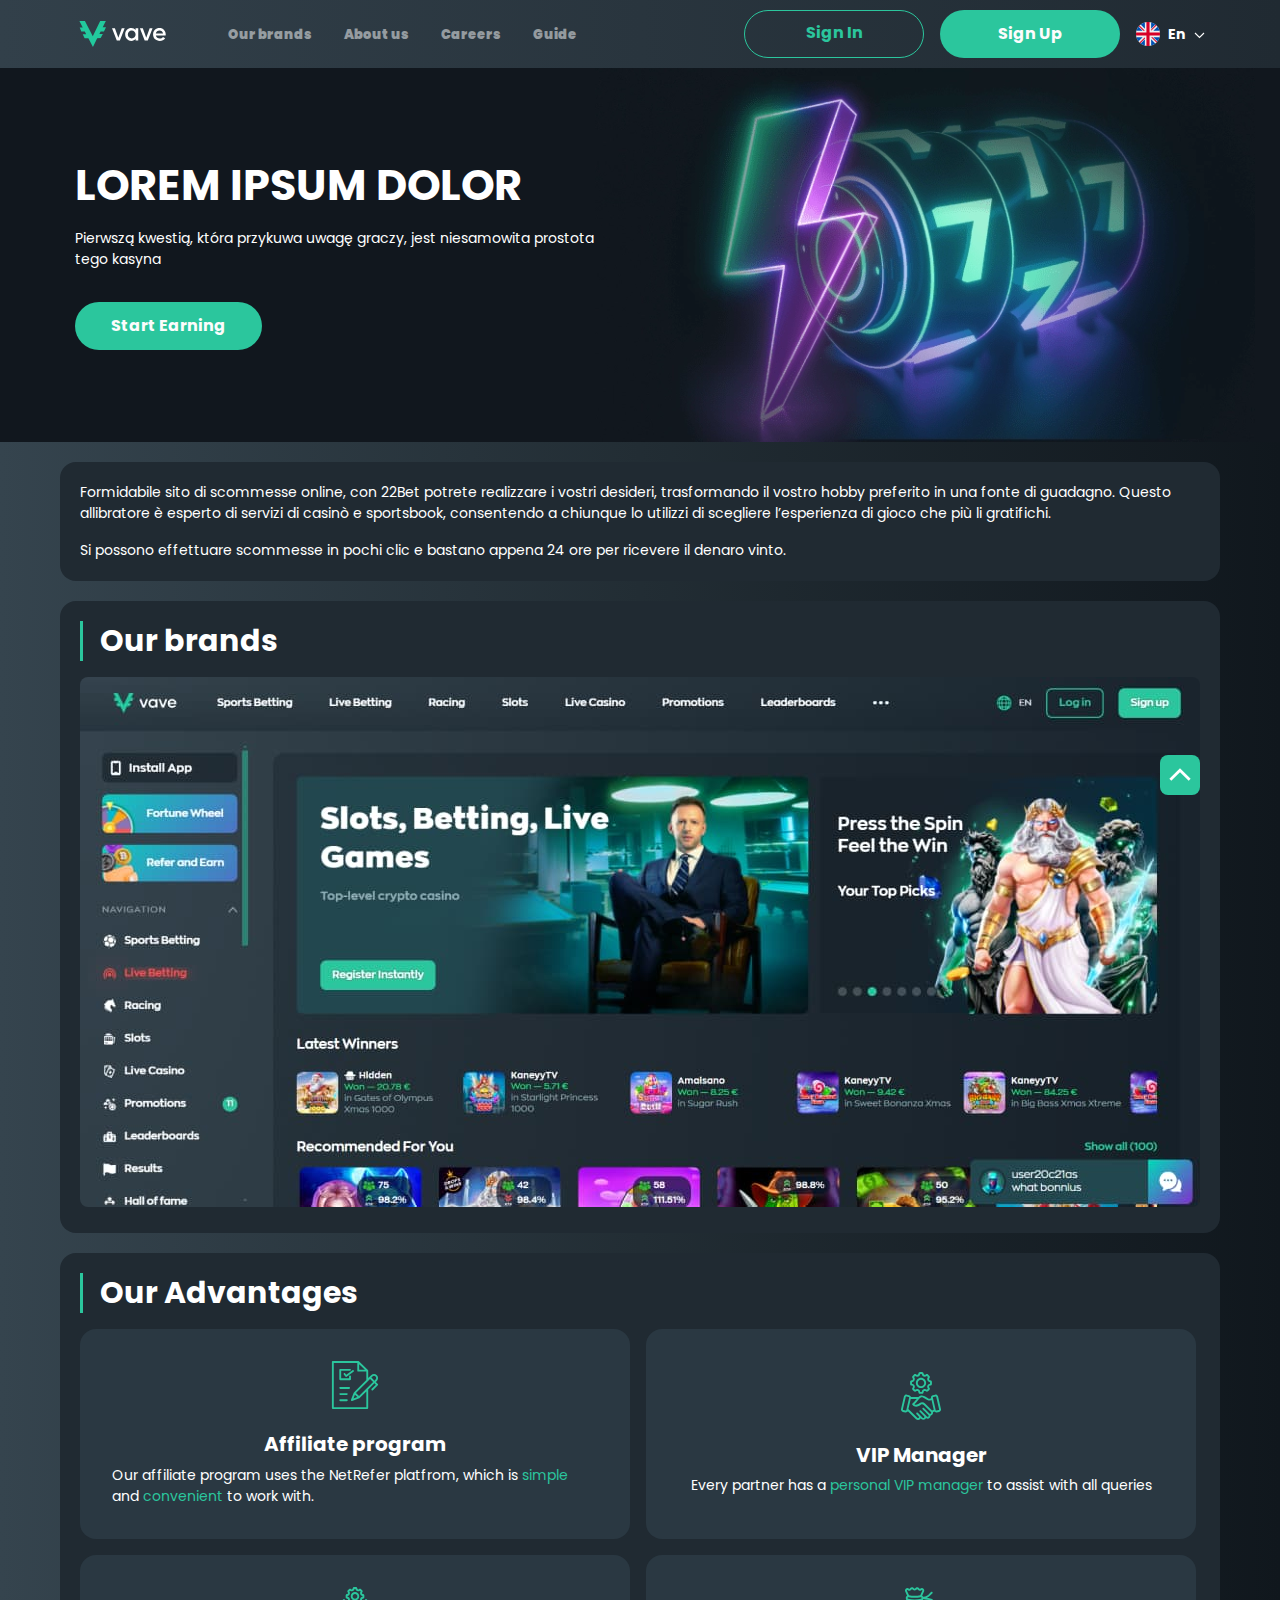
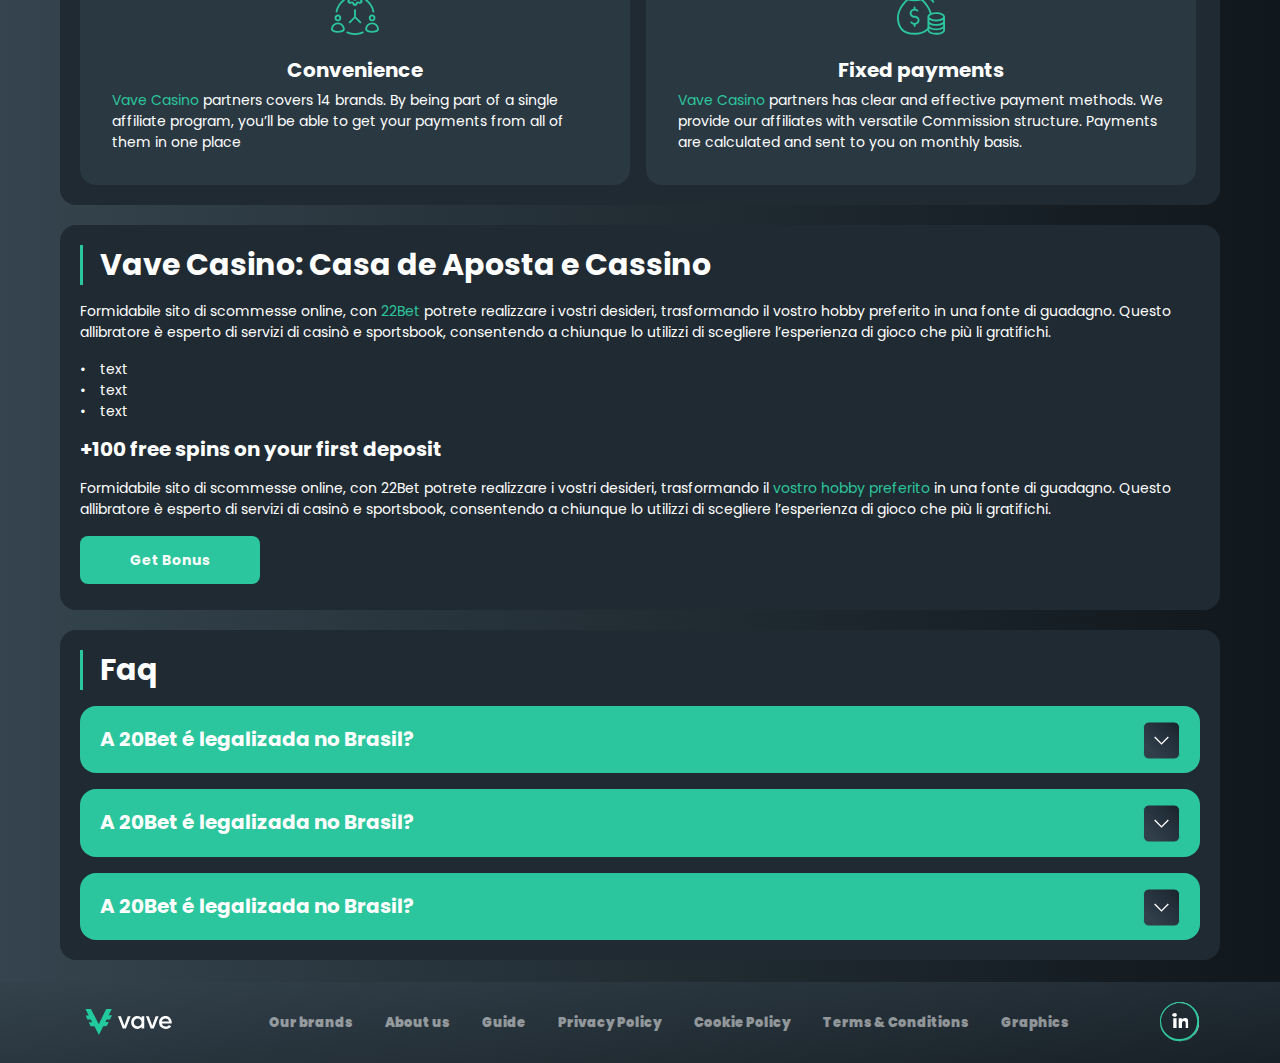
==== index.html @ f15e3ee5 "Создание сайта" ====
<!DOCTYPE html>
<html lang="en">
  <head>
    <meta charset="UTF-8" />
    <meta name="viewport" content="width=device-width, initial-scale=1.0" />
    <title>Partnersvave</title>
    <meta name="description" content />
    <meta property="og:site_name" content />
    <meta property="og:title" content />
    <meta property="og:type" content="website" />
    <meta property="og:url" content />
    <meta property="og:image" content />
    <meta property="og:image:alt" content />
    <meta property="og:locale" content="en" />
    <meta property="og:description" content />
    <link rel="preconnect" href="https://fonts.googleapis.com" />
    <link rel="preconnect" href="https://fonts.gstatic.com" crossorigin />
    <link href="https://fonts.googleapis.com/css2?family=Poppins&family=Roboto:wght@300;400;500;700;900&display=swap" rel="stylesheet">

    <link rel="stylesheet" href="./css/reset.css" />
    <link rel="stylesheet" href="./css/main.css" />
    <link rel="stylesheet" href="./css/media.css" />
    <link rel="icon" href="./images/icon.svg" type="image/svg+xml" />
  </head>
  <body>
    <header class="header">
      <section class=" content header__content">
        <a href="#" class="logo header__logo"
        ><img src="./images/Logo.svg" alt="logo" title
      /></a>
        <button class="header__btn-menu">
          <svg
            width="16px"
            height="16px"
            viewBox="0 0 16 16"
            xmlns="http://www.w3.org/2000/svg"
          >
            <rect y="0" width="16" height="3" rx="1.5"></rect>
            <rect y="6.5" width="16" height="3" rx="1.5"></rect>
            <rect y="13" width="16" height="3" rx="1.5"></rect>
          </svg>
        </button>
        <nav class="menu header__menu">
            <!-- <a href="#" class="logo header__logo"
          ><img src="./images/Logo.svg" alt="logo" title
        /></a> -->
          <ul>
            <li><a href="#">Our brands</a></li>
            <li><a href="#">About us</a></li>
            <li><a href="#">Careers</a></li>
            <li><a href="#">Guide</a></li>
          </ul>
        </nav>
        <a href="#" class="button outline">sign in</a>
        <a href="#" class="button header__button">Sign Up</a>
        <div class="header__language">
            <div class="header__flag-wrap">
                <a href="#" class="header__flag">
                    <span>
                      <img src="./images/flag/unitedKingdom.svg" alt="flag" title />
                    </span>
                    <span>En</span>
                  </a>
            </div>
            <div class="header__flag-menu">
                <ul>
                    <li>
                        <a href="#" class="header__flag-link">
                            <span>
                              <img src="./images/flag/france.svg" alt="flag" title />
                            </span>
                            <span>Fr</span>
                          </a>
                    </li>
                    <li>
                        <a href="#" class="header__flag-link">
                            <span>
                              <img src="./images/flag/germany.svg" alt="flag" title />
                            </span>
                            <span>De</span>
                          </a>
                    </li>
                    <li>
                        <a href="#" class="header__flag-link">
                            <span>
                              <img src="./images/flag/italy.svg" alt="flag" title />
                            </span>
                            <span>It</span>
                          </a>
                    </li>
                    <li>
                        <a href="#" class="header__flag-link">
                            <span>
                              <img src="./images/flag/portugal.svg" alt="flag" title />
                            </span>
                            <span>Pt</span>
                          </a>
                    </li>
                    <li>
                        <a href="#" class="header__flag-link">
                            <span>
                              <img src="./images/flag/spain.svg" alt="flag" title />
                            </span>
                            <span>Es</span>
                          </a>
                    </li>
                    <li>
                        <a href="#" class="header__flag-link">
                            <span>
                              <img src="./images/flag/unitedKingdom.svg" alt="flag" title />
                            </span>
                            <span>En</span>
                          </a>
                    </li>
                </ul>
            </div>
        </div>
        
      </section>
    </header>
    <main class="main">
      <section class="main__wrap">
        <section class="hero hero__content">
          <div class="hero__data">
            <h1 class="title general hero__title">Lorem ipsum dolor</h1>
            <p>
              Pierwszą kwestią, która przykuwa uwagę graczy, jest niesamowita
              prostota tego kasyna
            </p>
            <a href="" class="button hero__button">Start earning</a>
          </div>
          <div class="hero__img"><img src="./images/hero-new.svg" alt="hero" title /></div>
        </section>
        <section class="content__wrapper">
          <section class="content article">
            <p>
              Formidabile sito di scommesse online, con 22Bet potrete realizzare
              i vostri desideri, trasformando il vostro hobby preferito in una
              fonte di guadagno. Questo allibratore è esperto di servizi di
              casinò e sportsbook, consentendo a chiunque lo utilizzi di
              scegliere l’esperienza di gioco che più li gratifichi.
            </p>
            <p>
              Si possono effettuare scommesse in pochi clic e bastano appena 24
              ore per ricevere il denaro vinto.
            </p>
          </section>
          <section class="content article">
            <h2 class="title high article__title">Our brands</h2>
            <div class="images">
              <img src="./images/image.jpg" alt="brands" title />
            </div>
          </section>
          <section class="content advantages">
            <h2 class="title high advantages__title">Our Advantages</h2>
            <ul class="advantages__list">
              <li>
                <img src="./images/advantages1.svg" alt="advantages" title />
                <h3 class="title medium advantages__subtitle">
                  Affiliate program
                </h3>
                <p>
                  Our affiliate program uses the NetRefer platfrom, which is
                  <a href="#" class="advantages__link">simple</a> and
                  <a href="#" class="advantages__link">convenient</a> to work
                  with.
                </p>
              </li>
              <li>
                <img src="./images/advantages2.svg" alt="advantages" title />
                <h3 class="title medium advantages__subtitle">VIP Manager</h3>
                <p>
                  Every partner has a
                  <a href="#" class="advantages__link">personal VIP manager</a>
                  to assist with all queries
                </p>
              </li>
              <li>
                <img src="./images/advantages3.svg" alt="advantages" title />
                <h3 class="title medium advantages__subtitle">Convenience</h3>
                <p>
                  <a href="#" class="advantages__link">Vave Casino</a> partners
                  covers 14 brands. By being part of a single affiliate program,
                  you’ll be able to get your payments from all of them in one
                  place
                </p>
              </li>
              <li>
                <img src="./images/advantages4.svg" alt="advantages" title />
                <h3 class="title medium advantages__subtitle">
                  Fixed payments
                </h3>
                <p>
                  <a href="#" class="advantages__link">Vave Casino</a> partners
                  has clear and effective payment methods. We provide our
                  affiliates with versatile Commission structure. Payments are
                  calculated and sent to you on monthly basis.
                </p>
              </li>
            </ul>
          </section>
          <section class="content article">
            <h2 class="title high advantages__title">
              Vave Casino: Casa de Aposta e Cassino
            </h2>
            <p>
              Formidabile sito di scommesse online, con
              <a href="#" class="advantages__link">22Bet</a> potrete realizzare
              i vostri desideri, trasformando il vostro hobby preferito in una
              fonte di guadagno. Questo allibratore è esperto di servizi di
              casinò e sportsbook, consentendo a chiunque lo utilizzi di
              scegliere l’esperienza di gioco che più li gratifichi.
            </p>
            <ul>
              <li>text</li>
              <li>text</li>
              <li>text</li>
            </ul>
            <h3>+100 free spins on your first deposit</h3>
            <p>
              Formidabile sito di scommesse online, con 22Bet potrete realizzare
              i vostri desideri, trasformando il
              <a href="#" class="advantages__link">vostro hobby preferito</a> in
              una fonte di guadagno. Questo allibratore è esperto di servizi di
              casinò e sportsbook, consentendo a chiunque lo utilizzi di
              scegliere l’esperienza di gioco che più li gratifichi.
            </p>
            <a href="" class="button article__button">Get Bonus</a>
          </section>

          <section class="content faq">
            <h2 class="title high advantages__title">Faq</h2>
            <ul
              class="faq__list"
              itemscope
              itemtype="https://schema.org/FAQPage"
            >
              <li
                class="faq__item"
                itemscope
                itemprop="mainEntity"
                itemtype="https://schema.org/Question"
              >
                <h3
                  class="title medium faq__subtitle js-button-expander"
                  itemprop="name"
                >
                  A 20Bet é legalizada no Brasil?
                </h3>
                <div
                  class="faq__answer js-expand-content"
                  itemscope
                  itemprop="acceptedAnswer"
                  itemtype="https://schema.org/Answer"
                >
                  <p itemprop="text">
                    Lorem ipsum dolor sit amet, consectetur adipiscing elit.
                    Consequat egestas eget purus, in dapibus imperdiet quis
                    eget. Curabitur semper volutpat cras elementum. Eget
                    ultrices donec urna tellus duis ullamcorper consequat. Enim
                    nunc neque tristique adipiscing varius sit tristique. Sit
                    parturient eget pharetra, suspendisse. Turpis ut odio lorem
                    sapien congue. Pulvinar id in mollis faucibus ut. Magna in
                    neque tristi
                  </p>
                </div>
              </li>
              <li
                class="faq__item"
                itemscope
                itemprop="mainEntity"
                itemtype="https://schema.org/Question"
              >
                <h3
                  class="title medium faq__subtitle js-button-expander"
                  itemprop="name"
                >
                  A 20Bet é legalizada no Brasil?
                </h3>
                <div
                  class="faq__answer js-expand-content"
                  itemscope
                  itemprop="acceptedAnswer"
                  itemtype="https://schema.org/Answer"
                >
                  <p itemprop="text">
                    Lorem ipsum dolor sit amet, consectetur adipiscing elit.
                    Consequat egestas eget purus, in dapibus imperdiet quis
                    eget. Curabitur semper volutpat cras elementum. Eget
                    ultrices donec urna tellus duis ullamcorper consequat. Enim
                    nunc neque tristique adipiscing varius sit tristique. Sit
                    parturient eget pharetra, suspendisse. Turpis ut odio lorem
                    sapien congue. Pulvinar id in mollis faucibus ut. Magna in
                    neque tristi
                  </p>
                </div>
              </li>
              <li
                class="faq__item"
                itemscope
                itemprop="mainEntity"
                itemtype="https://schema.org/Question"
              >
                <h3
                  class="title medium faq__subtitle js-button-expander"
                  itemprop="name"
                >
                  A 20Bet é legalizada no Brasil?
                </h3>
                <div
                  class="faq__answer js-expand-content"
                  itemscope
                  itemprop="acceptedAnswer"
                  itemtype="https://schema.org/Answer"
                >
                  <p itemprop="text">
                    Lorem ipsum dolor sit amet, consectetur adipiscing elit.
                    Consequat egestas eget purus, in dapibus imperdiet quis
                    eget. Curabitur semper volutpat cras elementum. Eget
                    ultrices donec urna tellus duis ullamcorper consequat. Enim
                    nunc neque tristique adipiscing varius sit tristique. Sit
                    parturient eget pharetra, suspendisse. Turpis ut odio lorem
                    sapien congue. Pulvinar id in mollis faucibus ut. Magna in
                    neque tristi
                  </p>
                </div>
              </li>
            </ul>
          </section>
        </section>
      </section>
      <div class="" onclick="scrollToTop()">
        <button class="main__arrow" id="scrollToTopBtn"></button>
      </div>
    </main>
    <footer class="footer">
      <section class="content footer__content">
        <a href="#" class="logo footer__logo"
          ><img src="./images/Logo.svg" alt="logo" title
        /></a>
        <nav class="menu footer__menu">
            <ul>
              <li><a href="#">Our brands</a></li>
              <li><a href="#">About us</a></li>
              <li><a href="#">Guide</a></li>
              <li><a href="#">Privacy Policy</a></li>
              <li><a href="#">Cookie Policy</a></li>
              <li><a href="#">Terms & Conditions</a></li>
              <li><a href="#">Graphics</a></li>
            </ul>
          </nav>
          <a href="#" class="footer__link"><img src="./images/Linkedin.svg" alt="Linkedin" title></a>
      </section>
    </footer>
    <script src="./js/flag.js"></script>
    <script src="./js/mobile-menu.js"></script>
    <script src="./js/expander.js"></script>
    <script src="./js/arrowUp.js"></script>
  </body>
</html>
---- css/main.css ----
body{
    display: block;
    position: relative;
    width: 100%;
    background: linear-gradient(to right, rgb(53, 68, 78) 0%, rgb(34, 45, 52) 50%, rgb(16, 23, 29) 100%);
    font-family: "Poppins", sans-serif;
    font-size: 14px;
    font-weight: 400;
    line-height: 21px;
    text-align: left;
    color:#ffffff;



}

.content{
    display: block;
    position: relative;
    width: 100%;
    max-width: 1160px;
    /* overflow: hidden; */
    border-radius: 16px;
    background: #202a32;
    padding: 20px;
    margin: 0 auto 20px auto;
}

h1, h2, h3,h4, .title{
 display: block;
 position: relative;
 font-size: 43px;
 font-weight: 700;
 line-height: 51.6px;
 text-align: center;
 color:#ffffff;

}

h1, .title.general{
    text-transform: uppercase;
}

h2,.title.high{
    display: flex;
    justify-content: left;
    align-items: center;
    font-size: 30px;
    line-height: 40px;
    
    padding-left: 20px;
}

h2::before,
.title.high::before
 {
  content: "";
  display: block;

  position: absolute;
  width: 3px;
  height: 40px;

  background: #2bc69d;
}

h2::before,
.title.high::before {
  left: 0;
}



h3, .title.medium {
    font-size: 20px;
    line-height: 23.5px;
    text-align: left;
}

h4, .title.mini {
    font-size: 16px;
    line-height: 24px;
    text-align: left;
}

article > *,
.article > *,
.desk > * {
  margin-top: 16px;
}

article > *:first-child,
.article > *:first-child,
.desk > *:first-child {
  margin-top: 0 !important;
}

article > h2,
.article > h2,
.desk > h2 {
  margin-top: 20px;
}

article > h3,
.article > h3,
.desk > h3 {
  margin-top: 16px;
}

article > h4,
.article > h4,
.desk > h4 {
  margin-top: 16px;
}

.button{
    display: inline-block;
    position: relative;
    width: auto;
    min-width: 180px;
    height: 48px;
    border-radius: 50px;
    border: none;
    background: #2BC69D;
    overflow: hidden;
    font-size: 16px;
    font-weight: 700;
    line-height: 20px;
    text-align: center;
    text-decoration: none;
    text-transform: capitalize;
    color: #FCFCFC;
    white-space: nowrap;
    cursor: pointer;
    padding: 14px 36px;
    margin: 0 auto;
    transition: all 0.5s;

}

.button:hover{
  border: 1px solid #2BC69D;
  background: none;
  color: #2BC69D;
}

.button.outline{
    border: 1px solid #2BC69D;
    background: none;
    color: #2BC69D;
    padding: 12px 24px;
    margin-right: 16px;
}

.button.outline:hover{
    background:  #2BC69D;
    color:#ffffff;
}

.background{
    display: block;
    position: absolute;
    top: 0;
    bottom: 0;
    left: 0;
    right: 0;
    overflow: hidden;
    z-index: 0;
}

.background img{
    display: block;
    position: relative;
    width: 100%;
    height: 100%;
    object-fit: cover;
}

.images img {
    border-radius: 8px;
    width: 100%;
    height: 100%;
    overflow: hidden;
  }

.header, .main, .footer{
    display: flex;
    position: relative;
    justify-content: space-between;
    align-items: center;
    width: 100%;
    /* max-width: 1440px; */
    /* padding: 14px 140px; */
    margin: 0 auto;
}  




/* --------------------header------------ */

.header{
    position: fixed;
    top: 0;
    left: 0;
    right: 0;
    height: 68px;
    /* width: 100%; */
    /* background: linear-gradient(to right, rgb(53, 68, 78) 0%, rgb(34, 45, 52) 50%, rgb(16, 23, 29) 100%); */
    background: linear-gradient(90.00deg, rgb(50, 64, 74),rgb(32, 42, 50) 100%);
    /* background: linear-gradient(#313f4b 0%, #313f4b 20%, #19232d 97%); */
    
    z-index: 100;
}

.header__content{
    display: flex;
    align-items: center;
    flex-direction: row;
    
    /* height: 68px; */
    border-radius: 0;
   
    /* padding: 14px 40px; */
    /* background: linear-gradient(90.00deg, rgb(50, 64, 74),rgb(32, 42, 50) 100%); */
    background: none;
    /* padding: 0; */
    padding: 14px;
    margin: 0 auto;
    

}

.logo{
    display: block;
    position: relative;
    flex: 0 0 98px;
    margin-right: 56px;
    transition: all 0.5s;
}

.logo:hover {
    transform: scale(1.2);
  }

.logo img{
    display: block;
    position: relative;
    width: auto;
    max-height: 50px;
    margin: 0 auto;
}

.menu{
  display: flex;
  margin-right:  auto;
}

.menu ul{
  display: flex;
  gap: 32px;
  

  
}

.menu ul li a{
  display: block;
  font-size: 13px;
  font-weight: 900;
  color: rgba(255, 255, 255, 0.5);
  padding: 10px 0;
  transition: all 0.5s;

}

.menu ul li a:hover, .header__flag span:last-child:hover, .header__flag-link span:last-child:hover{
  color: #2BC69D;
}

.outline, .header__button{
  margin: 0;;
}
.header__flag,.header__flag-link{
  /* position: relative; */
  display: flex;
  justify-content: center;
  align-items: center;
  gap: 8px;
  margin-left: 16px;
}
.header__flag-link{
  margin-left: 0;
  padding: 8px 16px;
}

.header__flag span,.header__flag-link span {
  display: block;
  padding: 14px 0;
}

.header__flag-link span {
  padding: 0;
}

.header__flag img,.header__flag-link img {
  display: block;
  width: 24px;
  height: 24px;
}
.header__flag span:last-child, .header__flag-link:last-child{
  font-weight: 700;
  line-height: 20px;
  color:#ffffff;
  

}

.header__flag:last-child{
  padding-right: 20px;
}

.header__flag span:last-child::after{
  content:'';
  display: block;
  position: absolute;
  right: 0;
  top: 50%;
  transform: translateY(-50%);
  width: 14px ;
  height: 14px;
  background: url(../images/flag/down.svg) no-repeat center center / contain
  ;
}

.header__flag-wrap {
  position: relative; 
  /* display: inline-block;
  cursor: pointer; */
}

.header__flag-menu{
  display: none;
  position: absolute;
 
  right: 0;
  top: 75px;
 
  /* max-width: 166px; */
  max-width: 100%;
  width: 166px;
  height: 136px;
  border-radius: 8px;
  background: radial-gradient(195% 100% at 0% 0%, #35444e 0%, #10171d 100%);
  padding: 8px 0 8px 0;
  background-color: red; 
  z-index: 1000;
}

.header__flag-menu ul{
  display: flex;
  flex-wrap: wrap;

}

.header__flag-menu.active{
  display: block;
  display: flex;
  flex-direction: row;
  
  
  
}

.header__flag-menu li{
  display: flex;
  /* width: calc(50% -10px); */
}

/* .header__language {
  position: relative;
  overflow: visible ;
} */

/* -------------- header__btn-menu-----------*/

.header__btn-menu {
    display: block;
    flex: 0 1 auto;
    min-width: 0;
    background: #054146;
    padding: 15px;
    margin-left: 15px;
    order: 3;
  }
  
  svg {
    position: relative;
    fill: #ffffff;
    line-height: 1;
    vertical-align: 1;
  }
  
  .header__btn-menu {
    display: none;
  }

  
/* ----------main----------- */
.main{
  
    position: relative;
    display: block;
    max-width: 1440px;
    padding-top: 0; 
    padding-bottom: 70px;
}

.main__wrap{
  position: relative;
  display: flex;
  flex-direction: column;
  top: 68px;
  max-width: 1440px;
 
  
  
  
}

.content__wrapper{
    display: block;
    position: relative;
    max-width: 1160px;
    width: 100%;
    flex: 1 1 100%;
    
    margin: 0 auto;
    
}

/* -----------hero---------- */

.hero{
  display: flex;
  align-items: center;
  justify-content: center;
  width: 100%;
  max-width: 1440px;
  background: #11171E;
  
  margin-bottom: 20px;
  
  
}



.hero__data{
  display: flex;flex-direction: column;
  align-items: flex-start;
  max-width: 570px;
  padding-left: 50px;
  z-index: 2;
}

.hero__title{
  margin-bottom: 16px;
}

.hero__button{
  margin-top: 32px;
  margin-left: 0;
  z-index: 3;
}

.hero__img{
  position: relative;
    z-index: 1;
}

.hero__img img{
  display: block;
  width: 100%;
  height: 100%;
  margin: auto;
  object-fit: cover;}

  /* ----------article------- */
  .article ul li{
    position: relative;
    padding-left: 20px;
  }

  .article ul li::before{
    content: "•";;
    position: absolute;
    left: 0;
    
  }

  .article__button{
    border-radius: 8px;
    font-size: 14px;
    margin-top: 16px;

  }

  /* ---- advantages---------- */
  .advantages__title,.faq__title{
    margin-bottom: 16px;
  }
  .advantages__list{
    display: flex;
    flex-wrap: wrap;
    
    width: 100%;
    gap: 16px;
    
  }

  .advantages__list li{
    display: flex;
    flex-direction: column;
    justify-content: center;
    align-items: center;
    width: calc(50% - 10px);
    border-radius: 16px;
    background: #2A3842;
    padding: 32px;
  }

  .advantages__list li img{
    display: block;
    width: 48px;
    height: 48px;
    margin-bottom: 24px;
  }
  .advantages__subtitle{
    font-size: 16px;
    line-height: 24px;
    margin-bottom: 8px;
  }

  .advantages__link{
    color: #2BC69D;
  }

  /* -----------faq------------ */

  .faq ul li:not(:last-child){
    margin-bottom: 16px;
  }

  .faq__subtitle{
    position: relative;
    font-size: 16px;
    line-height: 24px;
    border-radius: 16px;
    background: #2BC69D;
    padding: 22px 20px;
  }

  .faq__subtitle::after{
    content:"";
    display: block;
    position: absolute;
    right: 20px;
    top: 15px;
    width: 38px;
    height: 39px;
    background: url(../images/faqDown.svg) no-repeat center center / contain;

  }

  .faq__subtitle.active::after{
    background: url(../images/faqUp.svg) no-repeat center center / contain;
  }

  .faq__answer{
    display: none;
    border: 1px solid #2BC69D;
    border-radius: 16px;
    padding: 10px 20px;
    margin-top: 8px;
  }

  .js-expand-content {
    display: none;
    overflow: hidden;
    transition: max-height 0.3s ease;
  }
  

  .faq__subtitle.active{
    display: block;
  }


  /* ----------main__arrow----------- */
  .main__arrow{
    display: block;
    position: fixed;
    width: 40px;
    height: 40px;
    
    bottom: 105px;
    right: 80px;
    background: url(../images/arrowUp.svg) no-repeat center center / contain;
    z-index: 100;}

    

  /* ----------footer------------- */

.footer{
  background: linear-gradient(180deg, rgba(50, 64, 74, 0.5) 0%, rgba(32, 42, 50, 0.5) 100%);

}


.footer__content{
  display: flex;
  justify-content: space-between;
  background: none;
  margin: 0 auto;
}

.footer__menu{
  margin-right: 0;
}

.footer__logo{
  margin-right: 0;
}

.footer__link{
  width: 40px;
  height: 40px;
  flex: 0 0 40px;
  transition: all 0.5s;

}

.footer__link:hover{
  transform: scale(1.1);
}
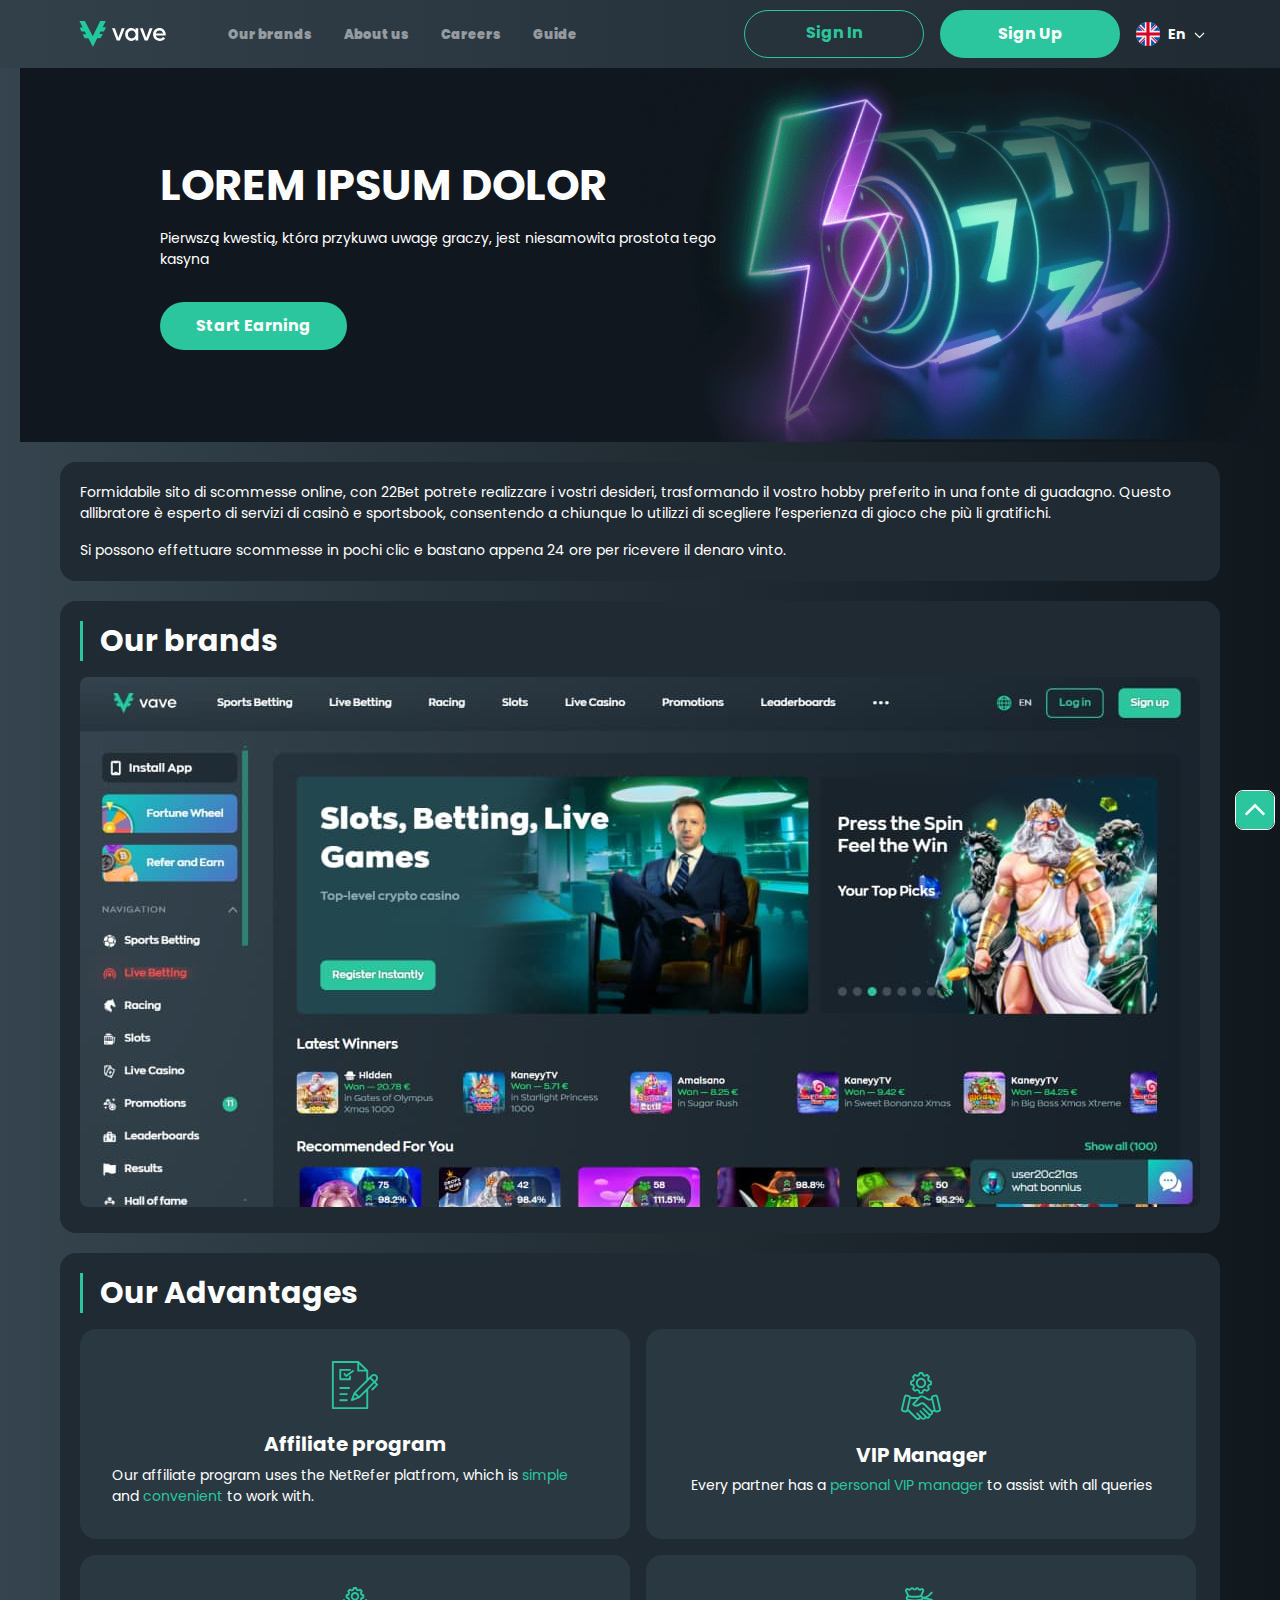
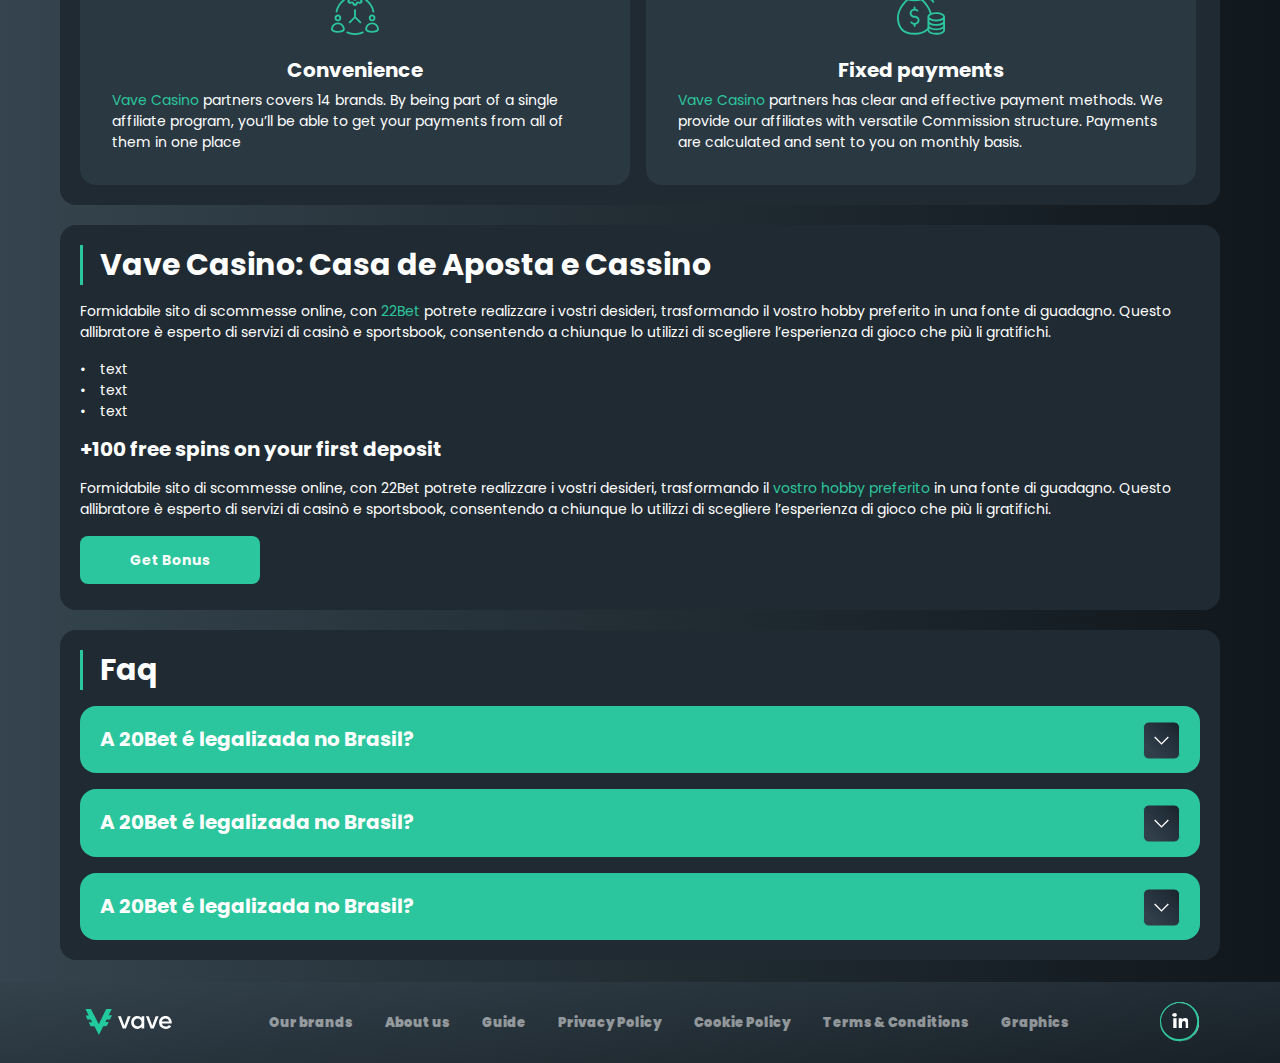
==== commit 9e9ed754: "Обновления" ====
--- a/index.html
+++ b/index.html
@@ -41,15 +41,16 @@
           </svg>
         </button>
         <nav class="menu header__menu">
-            <!-- <a href="#" class="logo header__logo"
-          ><img src="./images/Logo.svg" alt="logo" title
-        /></a> -->
           <ul>
             <li><a href="#">Our brands</a></li>
             <li><a href="#">About us</a></li>
             <li><a href="#">Careers</a></li>
             <li><a href="#">Guide</a></li>
           </ul>
+          <div class="header__menu-btn">
+            <a href="#" class="button outline header__menu-outline">sign in</a>
+            <a href="#" class="button header__button header__menu-button">Sign Up</a>
+          </div>
         </nav>
         <a href="#" class="button outline">sign in</a>
         <a href="#" class="button header__button">Sign Up</a>
--- a/css/main.css
+++ b/css/main.css
@@ -32,7 +32,7 @@
  font-size: 43px;
  font-weight: 700;
  line-height: 51.6px;
- text-align: center;
+ /* text-align: center; */
  color:#ffffff;
 
 }
@@ -47,7 +47,7 @@
     align-items: center;
     font-size: 30px;
     line-height: 40px;
-    
+    text-align: center;
     padding-left: 20px;
 }
 
@@ -388,7 +388,8 @@
     display: block;
     flex: 0 1 auto;
     min-width: 0;
-    background: #054146;
+    background: none;
+    border: 1px solid #ffffff;
     padding: 15px;
     margin-left: 15px;
     order: 3;
@@ -422,6 +423,7 @@
   flex-direction: column;
   top: 68px;
   max-width: 1440px;
+  padding: 0 20px ;
  
   
   
@@ -443,12 +445,14 @@
 
 .hero{
   display: flex;
+  position: relative;
   align-items: center;
-  justify-content: center;
+  justify-content: flex-start;
   width: 100%;
+  height: 374px;
   max-width: 1440px;
   background: #11171E;
-  
+  padding: 44px 0 44px  140px ;
   margin-bottom: 20px;
   
   
@@ -460,7 +464,7 @@
   display: flex;flex-direction: column;
   align-items: flex-start;
   max-width: 570px;
-  padding-left: 50px;
+  /* padding-left: 50px; */
   z-index: 2;
 }
 
@@ -476,6 +480,14 @@
 
 .hero__img{
   position: relative;
+  position: absolute;
+  top: 0;
+  left: 50%;
+  right: 0;
+  bottom: 0;
+  
+  
+   
     z-index: 1;
 }
 
@@ -558,7 +570,7 @@
     line-height: 24px;
     border-radius: 16px;
     background: #2BC69D;
-    padding: 22px 20px;
+    padding: 22px 60px 22px 20px;
   }
 
   .faq__subtitle::after{
@@ -606,6 +618,8 @@
     
     bottom: 105px;
     right: 80px;
+    border:1px solid #ffffff;
+    border-radius: 8px;
     background: url(../images/arrowUp.svg) no-repeat center center / contain;
     z-index: 100;}
 
--- a/css/media.css
+++ b/css/media.css
@@ -0,0 +1,290 @@
+@media screen and (min-width: 1440px)  {
+    .header__menu-btn{
+        display: none;
+    }
+}
+
+@media screen and (max-width: 1440px)  {
+    .header__menu-btn{
+        display: none;
+    }
+
+    .main__arrow{
+        bottom: 70px;
+    }
+}
+
+@media screen and (max-width: 1332px)  {
+    .main__arrow{
+        right: 5px;
+    }
+}
+
+@media screen and (max-width: 1230px)  {
+    .hero{
+        padding-left: 44px;
+    }
+    
+    
+
+}
+
+@media screen and (max-width: 980px) {
+    .hero__data{
+       
+
+    }
+
+    .hero__title{
+        text-align: start;
+    }
+
+    .hero__img{
+        /* left: -40px; */
+    }
+
+    
+}
+
+@media screen and (max-width: 939px) {
+    .footer__logo{
+        flex: 0;
+    }
+
+    .footer__content{
+        flex-direction: column;
+        justify-content: center;
+        align-items: center;
+        gap: 20px;
+    }
+
+    .footer__menu ul{
+        flex-wrap: wrap;
+        justify-content: center;
+        gap: 12px;
+    }
+
+    .main__arrow{
+        bottom: 200px;
+    }
+}
+
+@media screen and (max-width: 972px) {
+    
+    .header__logo{
+        margin-right: auto;
+    }
+
+    .header__btn-menu{
+        display: block;
+    }
+}
+
+/* ------------------header__btn-menu----------- */
+
+@media screen and (max-width: 972px) {
+    .header__menu{
+        display: none;
+    }
+
+
+    .header__btn-menu.active {
+        background: linear-gradient(#313f4b 0%, #313f4b 20%, #19232d 97%);
+      }
+    
+      .header__btn-menu svg {
+        display: block;
+        margin: 0;
+      }
+    
+      .header__btn-menu svg rect {
+        transform-origin: 50% 50%;
+        transition: all 0.5s;
+      }
+    
+      .header__btn-menu.active svg rect:nth-child(1) {
+        x: -2px;
+        y: 6px;
+        width: 20px;
+        transform: rotate(225deg);
+      }
+    
+      .header__btn-menu.active svg rect:nth-child(3) {
+        opacity: 0;
+      }
+    
+      .header__btn-menu.active svg rect:nth-child(2) {
+        x: -2px;
+        y: 6px;
+        width: 20px;
+        transform: rotate(135deg);
+      }
+    
+      .header__menu {
+        display: none;
+        position: fixed;
+        top: 65px;
+        left: 0;
+        width: 100%;
+        height: 0;
+        overflow: hidden;
+    
+        background: linear-gradient(#313f4b 0%, #313f4b 20%, #19232d 97%);
+        text-align: center;
+        z-index: 100;
+        transition: height 0.5s ease, opacity 0.5s ease;
+        opacity: 0;
+        padding: 50px;
+      }
+    
+      .header__menu.active {
+        display: block;
+        height: 100vh;
+        opacity: 1;
+      }
+    
+      .header {
+        z-index: 101;
+      }
+    
+      .header__menu ul {
+        display: flex;
+        flex-direction: column;
+        align-items: center;
+        gap: 20px;
+        margin-bottom: 40px;
+      }
+      .header__menu ul li a {
+        position: relative;
+        font-size: 28px;
+        padding: 10px 40px;
+        white-space: nowrap;
+    
+      }
+    
+
+/* ------------------------------------- */
+
+
+}
+
+@media screen and (max-width: 876px) {
+    .hero__img{
+  left:  150px;
+  width: 80%;
+    }
+
+    .hero__data{
+        padding: 10px;
+        border-radius: 16px;
+        background: rgba(0,0,0,0.3);
+    }
+}
+
+@media screen and (max-width: 715px) {
+    .hero__img{
+  
+  width: 70%;
+    }}
+
+@media screen and (max-width: 662px){
+   .outline{
+    display: none;
+   }
+
+   .header__menu-btn {
+    display: inline-block;
+   }
+
+   .header__menu-btn a{
+    display: block;
+    min-width: 200px;
+      
+     margin-top: 20px;
+    white-space: wrap;
+
+  }
+
+  a.outline.header__menu-outline{
+    margin-right: 0;
+  }
+
+  .hero__img{
+   
+ right: 0;}
+
+ .advantages__list{
+    display: block;
+ }
+  
+ .advantages__list li{
+    width: 100%;
+ }
+
+ .advantages__list li + li{
+    margin-top: 16px;
+ }
+} 
+
+@media screen and (max-width: 662px){
+    .hero__img{
+        left:  0;
+        width: 100%;
+  
+    } 
+    .hero{
+        padding: 20px;
+    }
+}
+
+@media screen and (max-width: 640px){
+    .main__arrow{
+        bottom: 220px;
+    }
+}
+
+    
+@media screen and (max-width: 466px){
+    .header__button{
+     display: none;
+    }
+
+    .hero__title{
+    font-size: 28px;
+    line-height: 28px;
+    text-align: center;
+    
+   }
+
+   .hero__data{
+    text-align: center;
+   }
+   .hero__button{
+    margin-left: auto;
+   }
+
+  .title.faq__subtitle{
+    font-size: 18px;
+    
+    
+   }
+
+   
+ } 
+
+
+
+ @media screen and (max-width: 435px){
+    .title.faq__subtitle{
+        font-size: 16px;
+        
+        
+        
+       }
+ }
+
+ @media screen and (max-width: 403px){
+    .main__arrow{
+     bottom:250px;
+    }
+ }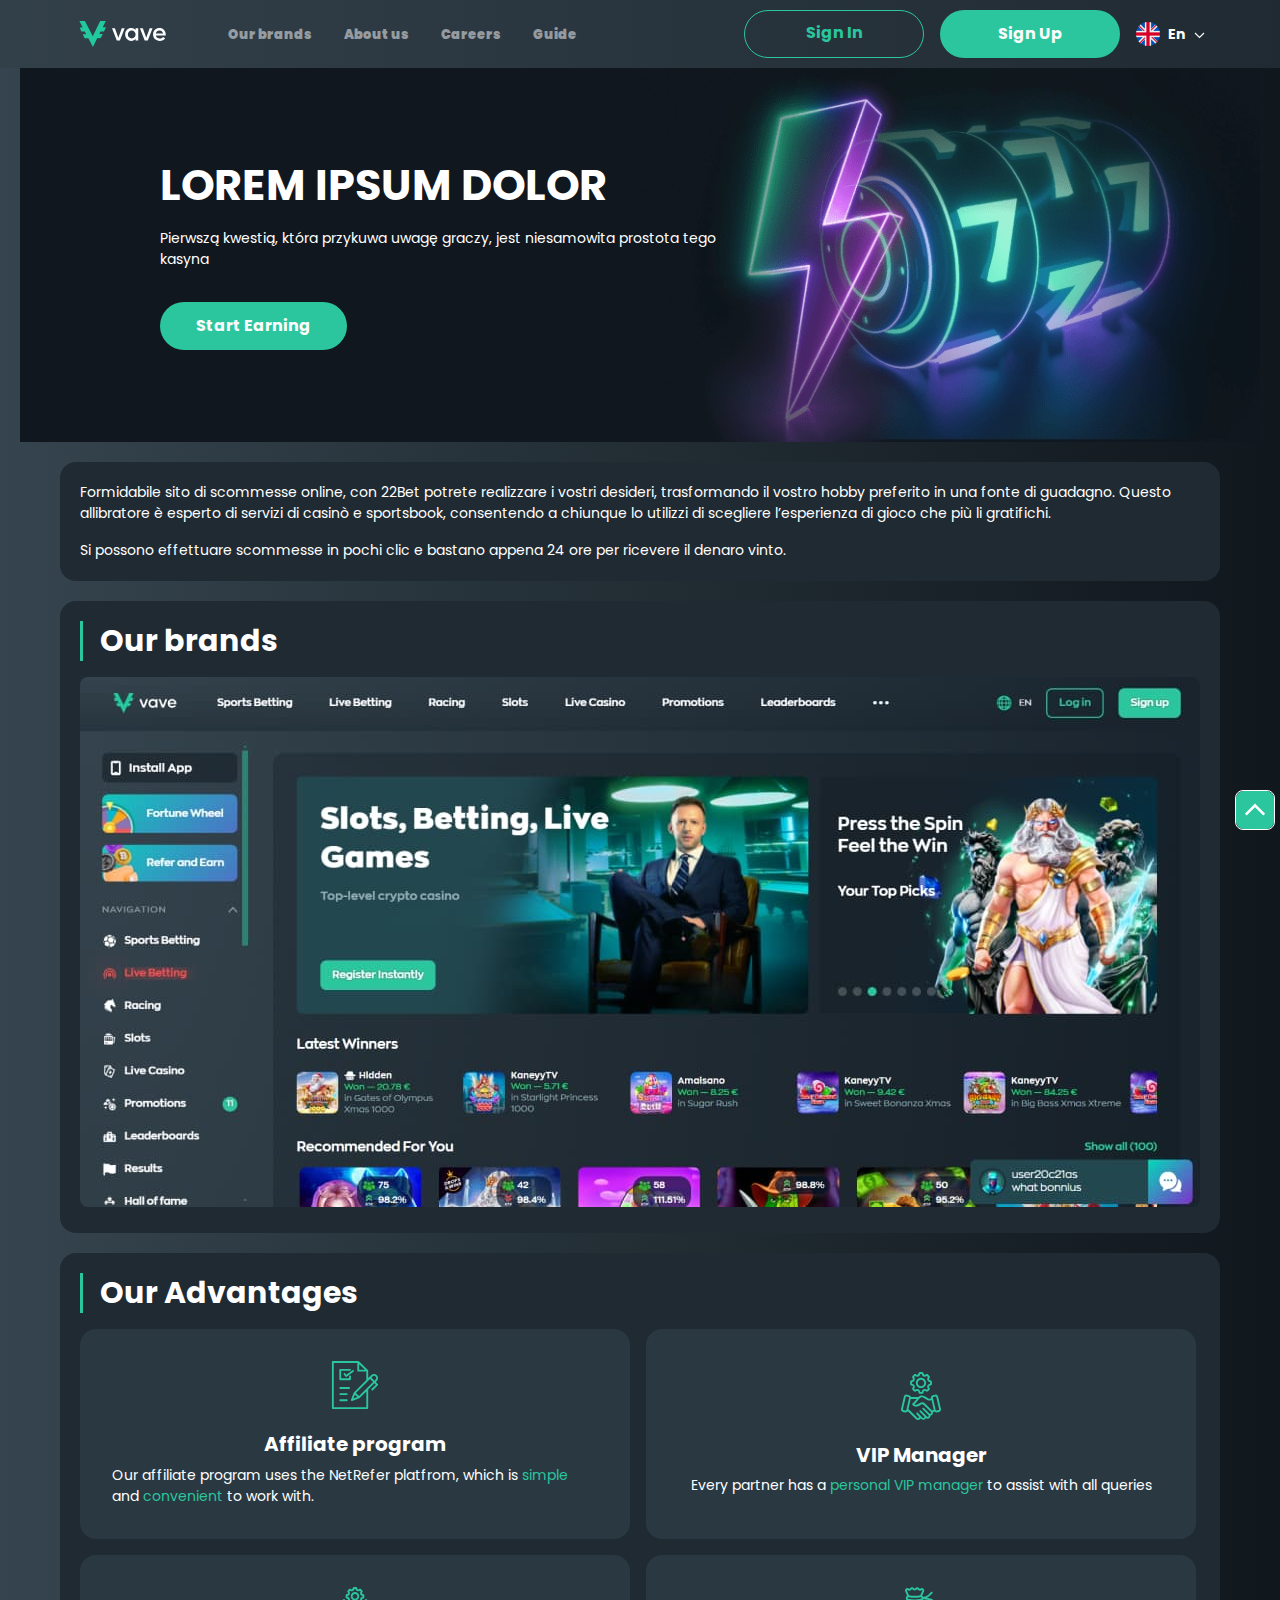
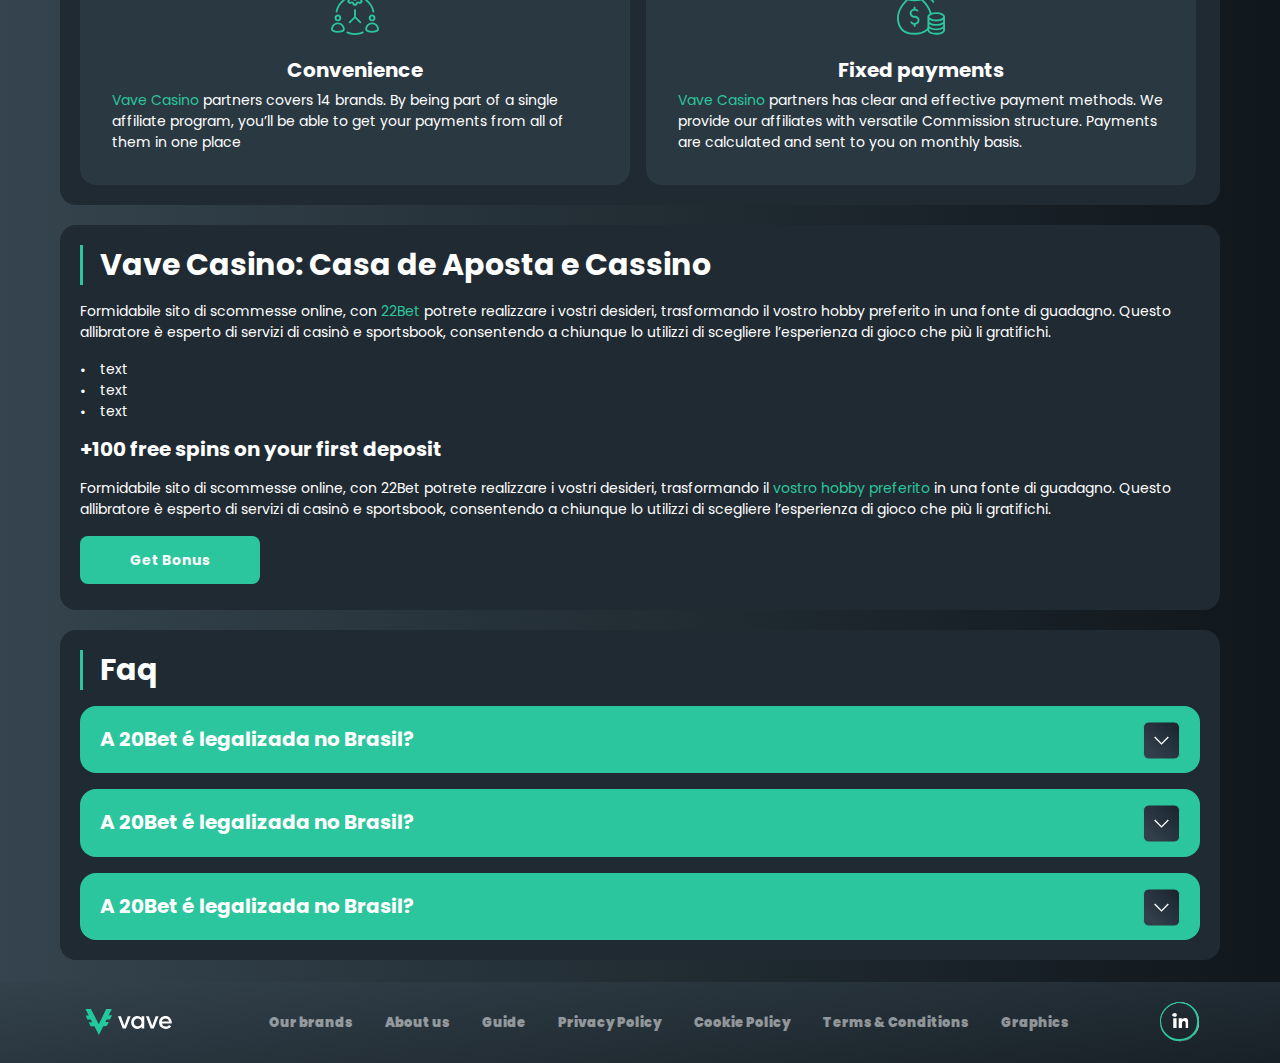
==== commit 0704cdc1: "Обновления" ====
--- a/index.html
+++ b/index.html
@@ -25,7 +25,7 @@
   <body>
     <header class="header">
       <section class=" content header__content">
-        <a href="#" class="logo header__logo"
+        <a href="./index.html" class="logo header__logo"
         ><img src="./images/Logo.svg" alt="logo" title
       /></a>
         <button class="header__btn-menu">
@@ -45,7 +45,7 @@
             <li><a href="#">Our brands</a></li>
             <li><a href="#">About us</a></li>
             <li><a href="#">Careers</a></li>
-            <li><a href="#">Guide</a></li>
+            <li><a href="./guide.html">Guide</a></li>
           </ul>
           <div class="header__menu-btn">
             <a href="#" class="button outline header__menu-outline">sign in</a>
@@ -58,7 +58,7 @@
             <div class="header__flag-wrap">
                 <a href="#" class="header__flag">
                     <span>
-                      <img src="./images/flag/unitedKingdom.svg" alt="flag" title />
+                      <img src="./images/flag/unitedKingdom.png" alt="flag" title />
                     </span>
                     <span>En</span>
                   </a>
@@ -68,7 +68,7 @@
                     <li>
                         <a href="#" class="header__flag-link">
                             <span>
-                              <img src="./images/flag/france.svg" alt="flag" title />
+                              <img src="./images/flag/france.png" alt="flag" title />
                             </span>
                             <span>Fr</span>
                           </a>
@@ -76,7 +76,7 @@
                     <li>
                         <a href="#" class="header__flag-link">
                             <span>
-                              <img src="./images/flag/germany.svg" alt="flag" title />
+                              <img src="./images/flag/germany.png" alt="flag" title />
                             </span>
                             <span>De</span>
                           </a>
@@ -84,7 +84,7 @@
                     <li>
                         <a href="#" class="header__flag-link">
                             <span>
-                              <img src="./images/flag/italy.svg" alt="flag" title />
+                              <img src="./images/flag/italy.png" alt="flag" title />
                             </span>
                             <span>It</span>
                           </a>
@@ -92,7 +92,7 @@
                     <li>
                         <a href="#" class="header__flag-link">
                             <span>
-                              <img src="./images/flag/portugal.svg" alt="flag" title />
+                              <img src="./images/flag/portugal.png" alt="flag" title />
                             </span>
                             <span>Pt</span>
                           </a>
@@ -100,7 +100,7 @@
                     <li>
                         <a href="#" class="header__flag-link">
                             <span>
-                              <img src="./images/flag/spain.svg" alt="flag" title />
+                              <img src="./images/flag/spain.png" alt="flag" title />
                             </span>
                             <span>Es</span>
                           </a>
@@ -108,7 +108,7 @@
                     <li>
                         <a href="#" class="header__flag-link">
                             <span>
-                              <img src="./images/flag/unitedKingdom.svg" alt="flag" title />
+                              <img src="./images/flag/unitedKingdom.png" alt="flag" title />
                             </span>
                             <span>En</span>
                           </a>
@@ -343,10 +343,10 @@
             <ul>
               <li><a href="#">Our brands</a></li>
               <li><a href="#">About us</a></li>
-              <li><a href="#">Guide</a></li>
-              <li><a href="#">Privacy Policy</a></li>
+              <li><a href="./guide.html">Guide</a></li>
+              <li><a href="./policy.html">Privacy Policy</a></li>
               <li><a href="#">Cookie Policy</a></li>
-              <li><a href="#">Terms & Conditions</a></li>
+              <li><a href="./terms.html">Terms & Conditions</a></li>
               <li><a href="#">Graphics</a></li>
             </ul>
           </nav>
--- a/css/main.css
+++ b/css/main.css
@@ -1,3 +1,7 @@
+@charset "utf-8";
+
+
+
 body{
     display: block;
     position: relative;
@@ -508,6 +512,8 @@
     content: "•";;
     position: absolute;
     left: 0;
+    top:50%;
+    transform: translateY(-50%);
     
   }
 
@@ -658,4 +664,59 @@
 
 .footer__link:hover{
   transform: scale(1.1);
+}
+
+
+/* -----------------guide----------------- */
+
+.breadcrumbs {
+  display: flex;
+  text-align: center;
+  margin-bottom: 16px;
+  white-space: nowrap;
+}
+
+.breadcrumbs li:not(:last-child) a {
+  padding-left: 0;
+}
+
+.breadcrumbs li a {
+  font-size: 14px;
+  font-weight: 400;
+  line-height: 16.5px;
+  color: #ffffff;
+  padding: 10px;
+}
+
+.breadcrumbs li:first-child a:hover{
+  color: #2BC69D;
+}
+
+.breadcrumbs li:last-child a{
+  font-weight: 900;
+}
+
+.breadcrumbs > li:not(:last-child):after {
+  content: '|';
+  position: relative;
+}
+
+/* ----------policy------ */
+
+.hero__images {
+  position: relative;
+  position: absolute;
+  top: 0;
+  
+  right: 0;
+  bottom: 0;
+  z-index: 1;
+}
+
+.hero__images img {
+  display: block;
+  width: 100%;
+  height: 100%;
+  margin: auto;
+  object-fit: cover;
 }--- a/css/media.css
+++ b/css/media.css
@@ -241,7 +241,20 @@
     .main__arrow{
         bottom: 220px;
     }
-}
+
+   .article__button{
+    display: block; 
+        width: 180px;
+    margin-right: auto;
+  margin-left: auto;}
+
+  .h2, .title.high{
+    font-size: 22px;
+    line-height: 26px;
+  }
+}
+
+
 
     
 @media screen and (max-width: 466px){
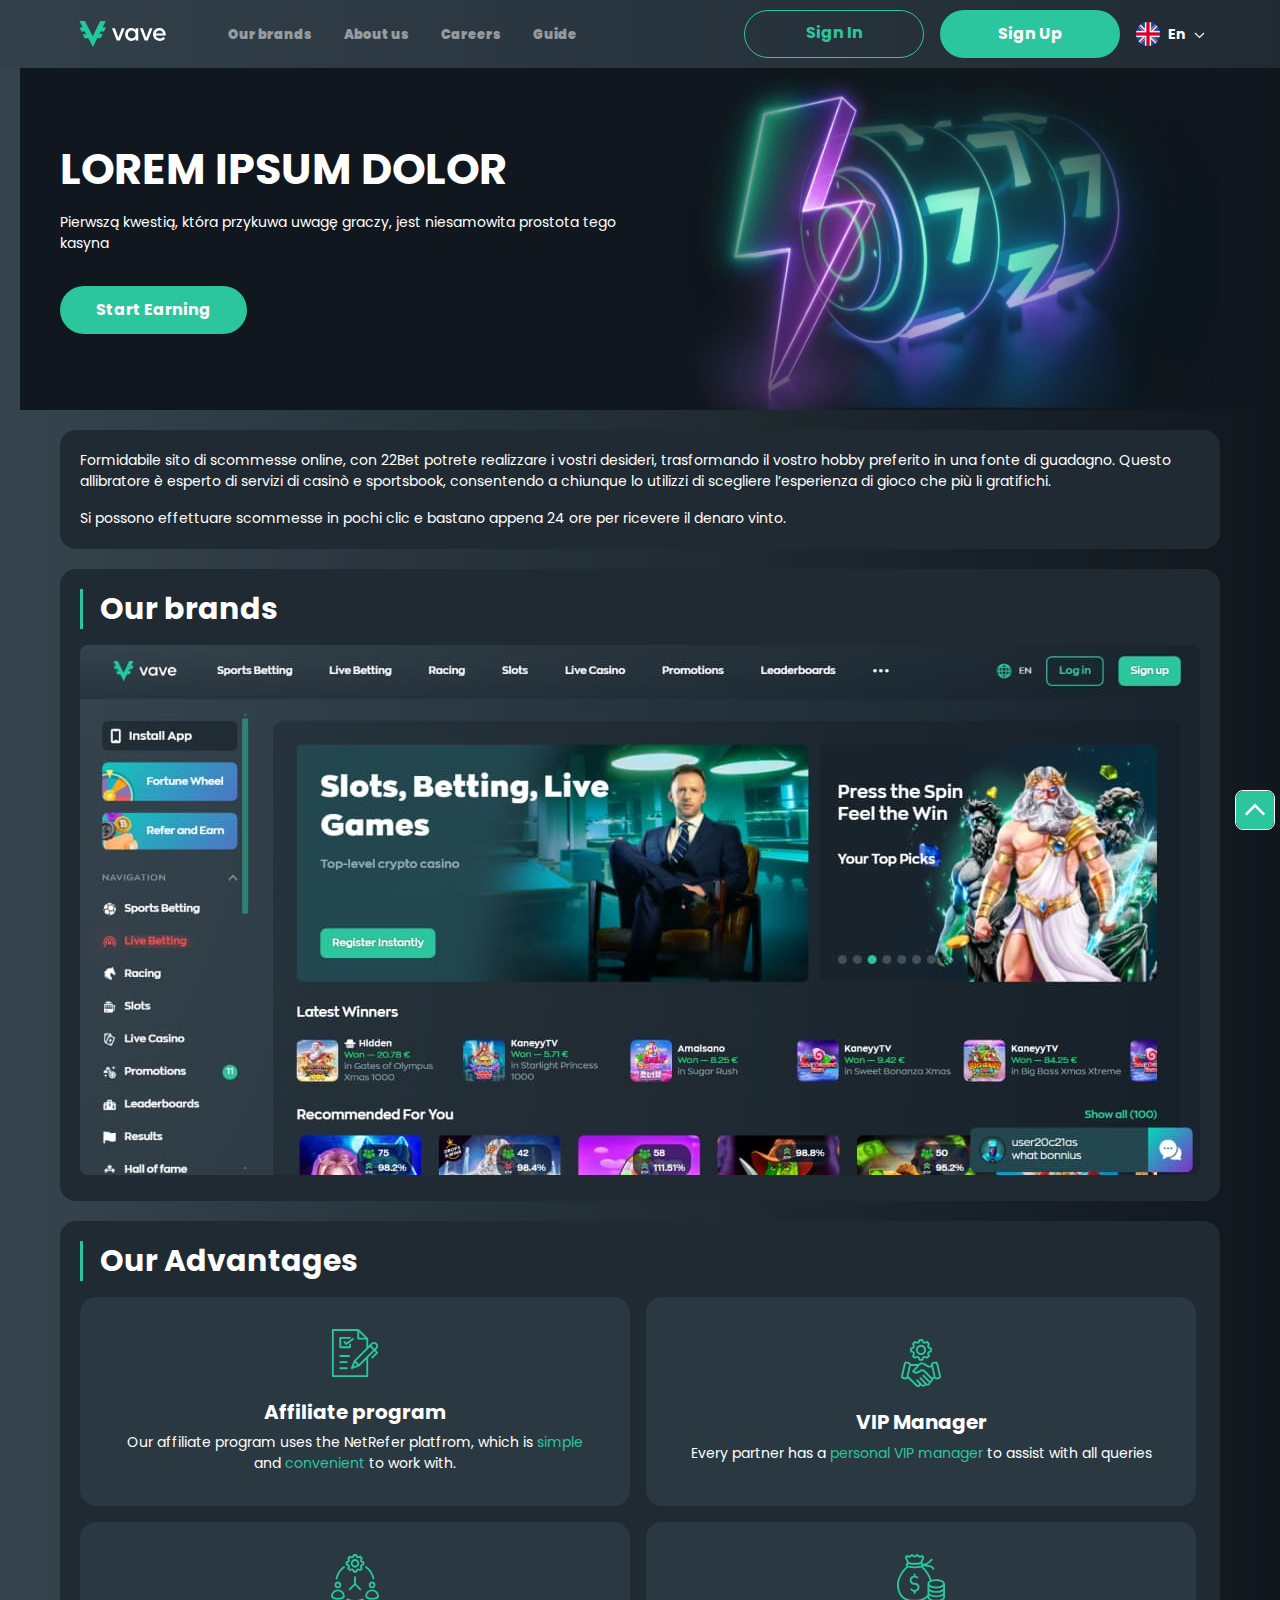
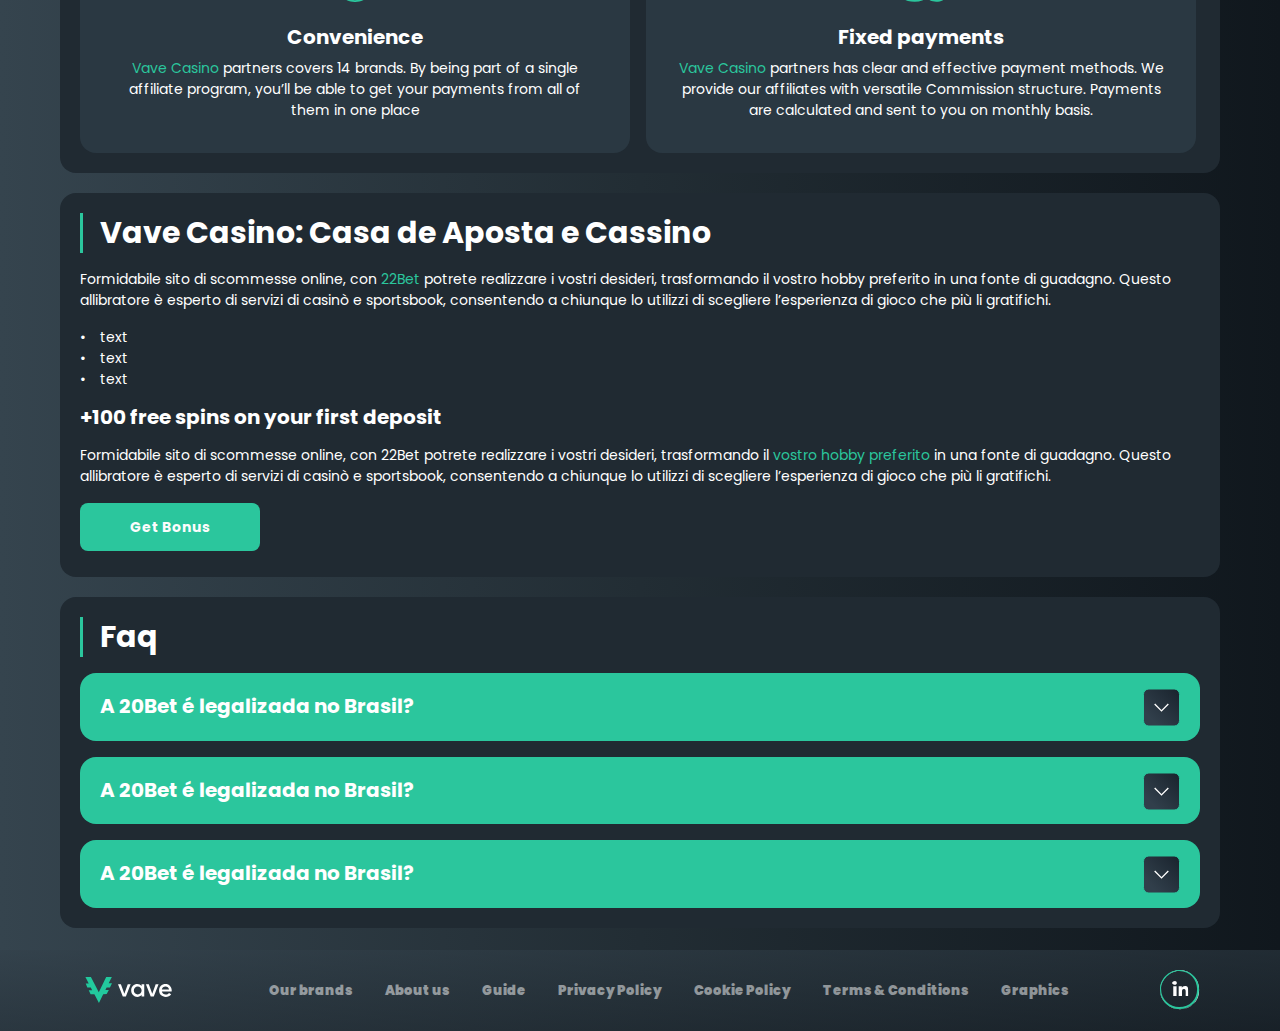
==== commit 670ccad6: "Замена файлов" ====
--- a/index.html
+++ b/index.html
@@ -120,6 +120,7 @@
       </section>
     </header>
     <main class="main">
+      
       <section class="main__wrap">
         <section class="hero hero__content">
           <div class="hero__data">
--- a/css/main.css
+++ b/css/main.css
@@ -23,7 +23,7 @@
     position: relative;
     width: 100%;
     max-width: 1160px;
-    /* overflow: hidden; */
+   
     border-radius: 16px;
     background: #202a32;
     padding: 20px;
@@ -36,7 +36,7 @@
  font-size: 43px;
  font-weight: 700;
  line-height: 51.6px;
- /* text-align: center; */
+ 
  color:#ffffff;
 
 }
@@ -193,8 +193,7 @@
     justify-content: space-between;
     align-items: center;
     width: 100%;
-    /* max-width: 1440px; */
-    /* padding: 14px 140px; */
+   
     margin: 0 auto;
 }  
 
@@ -209,10 +208,8 @@
     left: 0;
     right: 0;
     height: 68px;
-    /* width: 100%; */
-    /* background: linear-gradient(to right, rgb(53, 68, 78) 0%, rgb(34, 45, 52) 50%, rgb(16, 23, 29) 100%); */
+   
     background: linear-gradient(90.00deg, rgb(50, 64, 74),rgb(32, 42, 50) 100%);
-    /* background: linear-gradient(#313f4b 0%, #313f4b 20%, #19232d 97%); */
     
     z-index: 100;
 }
@@ -222,13 +219,12 @@
     align-items: center;
     flex-direction: row;
     
-    /* height: 68px; */
+    
     border-radius: 0;
    
-    /* padding: 14px 40px; */
-    /* background: linear-gradient(90.00deg, rgb(50, 64, 74),rgb(32, 42, 50) 100%); */
+    
     background: none;
-    /* padding: 0; */
+   
     padding: 14px;
     margin: 0 auto;
     
@@ -286,7 +282,7 @@
   margin: 0;;
 }
 .header__flag,.header__flag-link{
-  /* position: relative; */
+  
   display: flex;
   justify-content: center;
   align-items: center;
@@ -295,8 +291,10 @@
 }
 .header__flag-link{
   margin-left: 0;
-  padding: 8px 16px;
-}
+ 
+}
+
+
 
 .header__flag span,.header__flag-link span {
   display: block;
@@ -339,8 +337,7 @@
 
 .header__flag-wrap {
   position: relative; 
-  /* display: inline-block;
-  cursor: pointer; */
+  
 }
 
 .header__flag-menu{
@@ -350,7 +347,7 @@
   right: 0;
   top: 75px;
  
-  /* max-width: 166px; */
+  
   max-width: 100%;
   width: 166px;
   height: 136px;
@@ -364,6 +361,10 @@
 .header__flag-menu ul{
   display: flex;
   flex-wrap: wrap;
+  
+    width:100%;
+   
+ 
 
 }
 
@@ -377,14 +378,20 @@
 }
 
 .header__flag-menu li{
-  display: flex;
-  /* width: calc(50% -10px); */
-}
-
-/* .header__language {
-  position: relative;
-  overflow: visible ;
-} */
+  
+  width: 50%;
+  
+  padding: 8px 16px;
+    
+}
+ 
+
+
+
+.header__flag-menu li:nth-child(5n) a{
+  padding-left: 4px;}
+  .header__flag-menu li:nth-child(4n) a{
+    padding-right: 2px;}
 
 /* -------------- header__btn-menu-----------*/
 
@@ -416,9 +423,11 @@
   
     position: relative;
     display: block;
-    max-width: 1440px;
+   
     padding-top: 0; 
     padding-bottom: 70px;
+
+    margin: 0;
 }
 
 .main__wrap{
@@ -426,8 +435,10 @@
   display: flex;
   flex-direction: column;
   top: 68px;
-  max-width: 1440px;
+ 
   padding: 0 20px ;
+
+  margin: 0 auto;
  
   
   
@@ -448,28 +459,43 @@
 /* -----------hero---------- */
 
 .hero{
+  
+  background: #11171E;
+  
+  margin: 0;
+  padding: 0;
+
+}
+
+.hero__content{
   display: flex;
   position: relative;
   align-items: center;
   justify-content: flex-start;
   width: 100%;
-  height: 374px;
-  max-width: 1440px;
-  background: #11171E;
-  padding: 44px 0 44px  140px ;
+ 
+  height: auto;
+ 
+  
+  
   margin-bottom: 20px;
-  
-  
-}
-
+
+  padding-left: calc(50% - (1160px / 2) );
+    padding-right: calc(50% - (1160px / 2));
+
+  
+}
 
 
 .hero__data{
   display: flex;flex-direction: column;
   align-items: flex-start;
   max-width: 570px;
-  /* padding-left: 50px; */
+  
   z-index: 2;
+  padding: 32px 0 ;
+
+  
 }
 
 .hero__title{
@@ -484,9 +510,9 @@
 
 .hero__img{
   position: relative;
-  position: absolute;
+  /* position: absolute; */
   top: 0;
-  left: 50%;
+  /* left: 50%; */
   right: 0;
   bottom: 0;
   
@@ -542,6 +568,7 @@
     flex-direction: column;
     justify-content: center;
     align-items: center;
+    text-align: center;
     width: calc(50% - 10px);
     border-radius: 16px;
     background: #2A3842;
@@ -701,22 +728,3 @@
   position: relative;
 }
 
-/* ----------policy------ */
-
-.hero__images {
-  position: relative;
-  position: absolute;
-  top: 0;
-  
-  right: 0;
-  bottom: 0;
-  z-index: 1;
-}
-
-.hero__images img {
-  display: block;
-  width: 100%;
-  height: 100%;
-  margin: auto;
-  object-fit: cover;
-}--- a/css/media.css
+++ b/css/media.css
@@ -40,7 +40,7 @@
     }
 
     .hero__img{
-        /* left: -40px; */
+        position: absolute;
     }
 
     
@@ -168,23 +168,28 @@
 
 }
 
-@media screen and (max-width: 876px) {
+@media screen and (max-width: 877px) {
     .hero__img{
-  left:  150px;
-  width: 80%;
+  /* left:  150px;
+  width: 80%; */
     }
 
     .hero__data{
-        padding: 10px;
+        padding: 40px;
         border-radius: 16px;
         background: rgba(0,0,0,0.3);
     }
+
+    .hero{
+      padding-top: 10px;
+      padding-bottom: 10px;
+    }
 }
 
 @media screen and (max-width: 715px) {
     .hero__img{
   
-  width: 70%;
+  /* width: 70%; */
     }}
 
 @media screen and (max-width: 662px){
@@ -228,8 +233,8 @@
 
 @media screen and (max-width: 662px){
     .hero__img{
-        left:  0;
-        width: 100%;
+        /* left:  0;
+        width: 100%; */
   
     } 
     .hero{
@@ -254,8 +259,18 @@
   }
 }
 
-
-
+@media screen and (max-width: 590px){
+  .hero__title{font-size: 40px;
+  }}
+
+  @media screen and (max-width: 561px){
+    .hero__title{font-size: 32px;
+    }
+    .hero__data{
+      padding: 40px 20px;
+    }
+  }
+  
     
 @media screen and (max-width: 466px){
     .header__button{
@@ -296,8 +311,21 @@
        }
  }
 
+ @media screen and (max-width: 400px){
+  .breadcrumbs{
+    justify-content: center;
+  }
+  
+ }
+
  @media screen and (max-width: 403px){
     .main__arrow{
      bottom:250px;
     }
- }+ }
+
+ @media screen and (max-width: 351px){
+  .hero__content{
+    justify-content: center;
+  }
+}